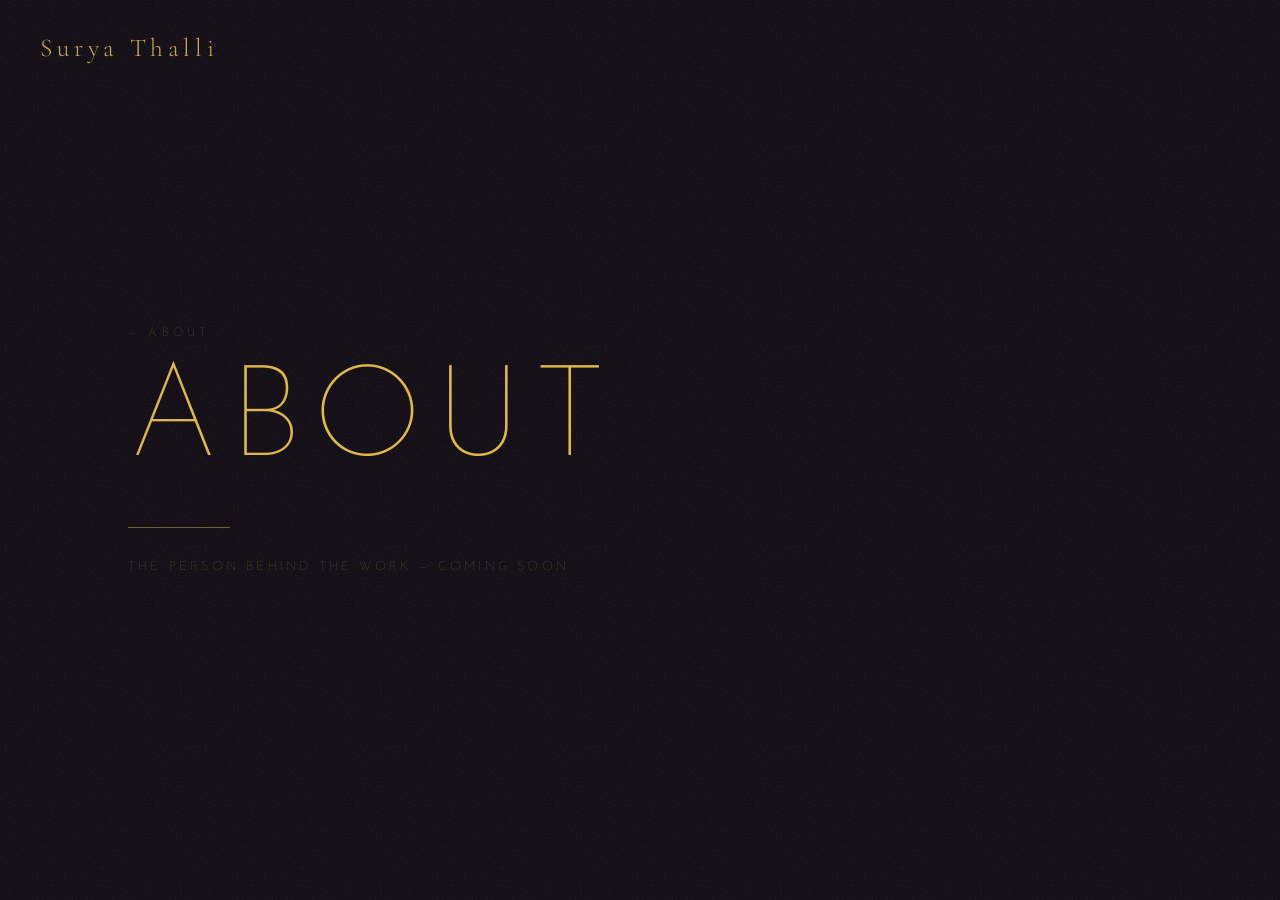
==== about.html @ 2fb8448a "Add placeholder pages; name links home Five sub-pages (Work, Music, Gallery, Quotes, About) with dar" ====
<!DOCTYPE html>
<html lang="en">
<head>
  <meta charset="UTF-8">
  <meta name="viewport" content="width=device-width, initial-scale=1.0">
  <title>About — Surya Thalli</title>
  <link rel="preconnect" href="https://fonts.googleapis.com">
  <link rel="preconnect" href="https://fonts.gstatic.com" crossorigin>
  <link href="https://fonts.googleapis.com/css2?family=Josefin+Sans:wght@100;300&family=Cormorant+Garamond:wght@300&display=swap" rel="stylesheet">
  <link rel="stylesheet" href="pages.css">
  <style>
    /* Dark plum-black — warm and personal */
    body { background: #0d0910; }
  </style>
</head>
<body>

  <a href="index.html" class="back-home" aria-label="Return home">
    <span>Surya Thalli</span>
  </a>

  <main class="page">
    <p class="page-label">— About</p>
    <h1 class="page-title">About</h1>
    <div class="page-rule"></div>
    <p class="page-note">The person behind the work — coming soon</p>
  </main>

</body>
</html>
---- pages.css ----
/* =====================================================
   Surya Thalli — Sub-page shared styles
   pages.css
   ===================================================== */


/* --- Reset --- */
*, *::before, *::after {
  box-sizing: border-box;
  margin: 0;
  padding: 0;
}


/* --- Design tokens --- */
:root {
  --gold:       #c9a84c;
  --accent:     #e2b84a;   /* brighter yellow for page titles */
  --accent-dim: rgba(226, 184, 74, 0.45);
  --font-display: 'Cormorant Garamond', serif;
  --font-arch:    'Josefin Sans', sans-serif;
}


/* --- Base ---
   Background color is set per-page via an inline <style> block. */
html, body {
  height: 100%;
  color: var(--accent);
}


/* --- Grain texture overlay --- */
body::after {
  content: '';
  position: fixed;
  inset: 0;
  pointer-events: none;
  z-index: 100;
  opacity: 0.10;
  background-image: url("data:image/svg+xml,%3Csvg viewBox='0 0 200 200' xmlns='http://www.w3.org/2000/svg'%3E%3Cfilter id='n'%3E%3CfeTurbulence type='fractalNoise' baseFrequency='0.9' numOctaves='4' stitchTiles='stitch'/%3E%3C/filter%3E%3Crect width='100%25' height='100%25' filter='url(%23n)'/%3E%3C/svg%3E");
  background-size: 200px 200px;
}


/* --- Back-home name link ---
   Sits top-left on every page; clicking returns to index.html. */
.back-home {
  position: fixed;
  top: 2rem;
  left: 2.5rem;
  z-index: 10;
  text-decoration: none;
}

.back-home span {
  font-family: var(--font-display);
  font-weight: 300;
  font-size: clamp(1.1rem, 2vw, 1.6rem);
  letter-spacing: 0.18em;
  color: var(--gold);
  transition: opacity 0.3s ease;
}

.back-home:hover span {
  opacity: 0.7;
}


/* --- Page layout ---
   Centers the title block vertically and horizontally. */
.page {
  display: flex;
  flex-direction: column;
  justify-content: center;
  align-items: flex-start;
  height: 100vh;
  padding: 0 10vw;
}


/* --- Section label ---
   Small uppercase prefix above the title, e.g. "— WORK". */
.page-label {
  font-family: var(--font-arch);
  font-weight: 100;
  font-size: clamp(0.6rem, 1vw, 0.75rem);
  letter-spacing: 0.35em;
  text-transform: uppercase;
  color: var(--accent-dim);
  margin-bottom: 1.2rem;
}


/* --- Page title ---
   Large, thin Josefin Sans — architectural drafting quality. */
.page-title {
  font-family: var(--font-arch);
  font-weight: 100;
  font-size: clamp(3.5rem, 10vw, 9rem);
  letter-spacing: 0.08em;
  text-transform: uppercase;
  color: var(--accent);
  line-height: 1;
  margin-bottom: 2.5rem;
}


/* --- Rule --- */
.page-rule {
  width: clamp(60px, 8vw, 120px);
  height: 1px;
  background: var(--accent-dim);
  margin-bottom: 2rem;
}


/* --- Placeholder note ---
   Small italic line; will be replaced with real content later. */
.page-note {
  font-family: var(--font-arch);
  font-weight: 100;
  font-size: clamp(0.65rem, 1.1vw, 0.8rem);
  letter-spacing: 0.25em;
  text-transform: uppercase;
  color: var(--accent-dim);
}
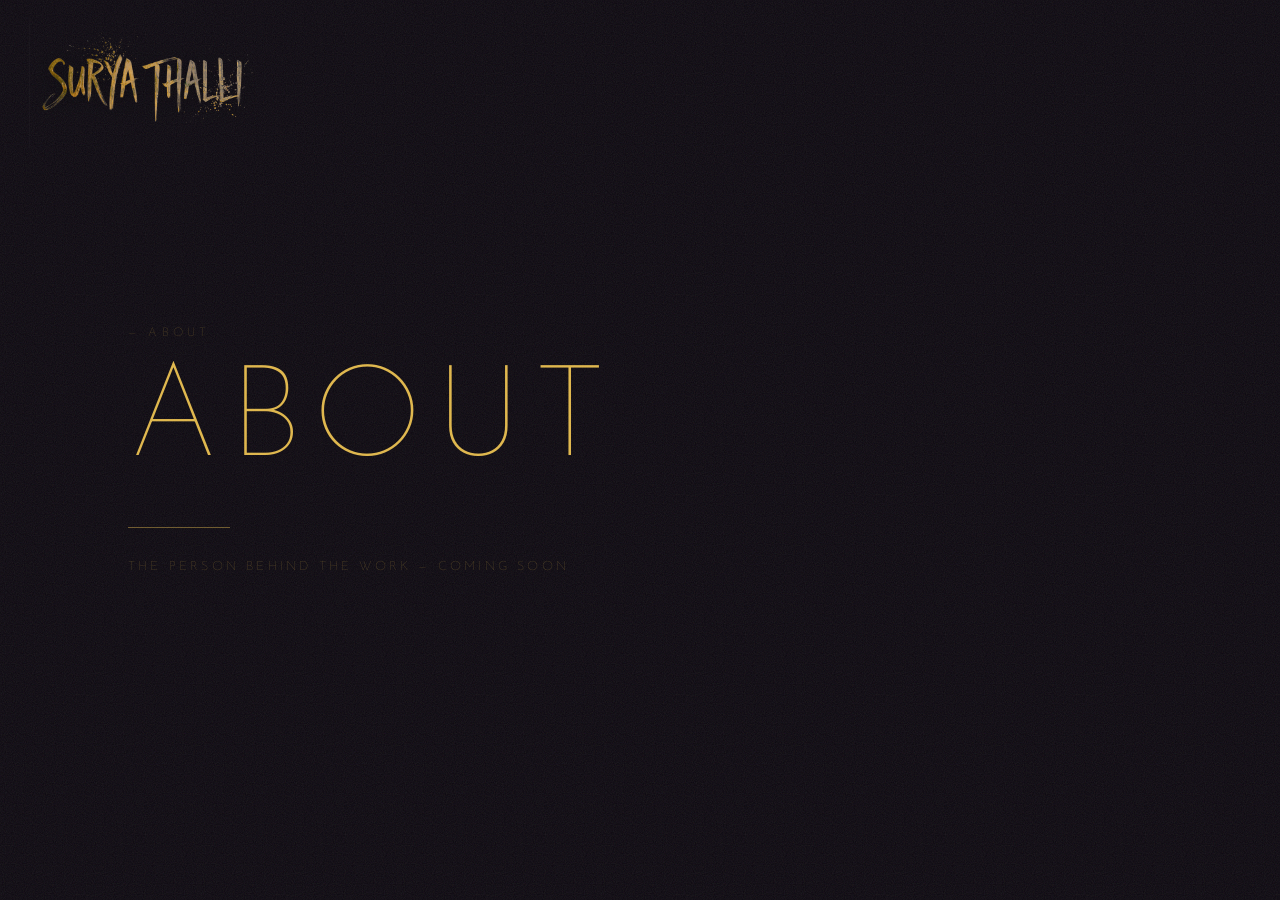
==== commit c6b1798b: "Replace name text with painted transparent PNG Removed white background from name.png via alpha chan" ====
--- a/about.html
+++ b/about.html
@@ -16,7 +16,7 @@
 <body>
 
   <a href="index.html" class="back-home" aria-label="Return home">
-    <span>Surya Thalli</span>
+    <img src="name_transparent.png" alt="Surya Thalli">
   </a>
 
   <main class="page">
--- a/pages.css
+++ b/pages.css
@@ -44,26 +44,26 @@
 
 
 /* --- Back-home name link ---
-   Sits top-left on every page; clicking returns to index.html. */
+   Painted name image, top-left, returns to index.html on click. */
 .back-home {
   position: fixed;
-  top: 2rem;
-  left: 2.5rem;
+  top: 1.2rem;
+  left: 1.8rem;
   z-index: 10;
   text-decoration: none;
-}
-
-.back-home span {
-  font-family: var(--font-display);
-  font-weight: 300;
-  font-size: clamp(1.1rem, 2vw, 1.6rem);
-  letter-spacing: 0.18em;
-  color: var(--gold);
+  display: block;
   transition: opacity 0.3s ease;
 }
 
-.back-home:hover span {
-  opacity: 0.7;
+.back-home img {
+  width: clamp(160px, 18vw, 260px);
+  height: auto;
+  display: block;
+  filter: drop-shadow(0 2px 10px rgba(0, 0, 0, 0.6));
+}
+
+.back-home:hover {
+  opacity: 0.8;
 }
 
 
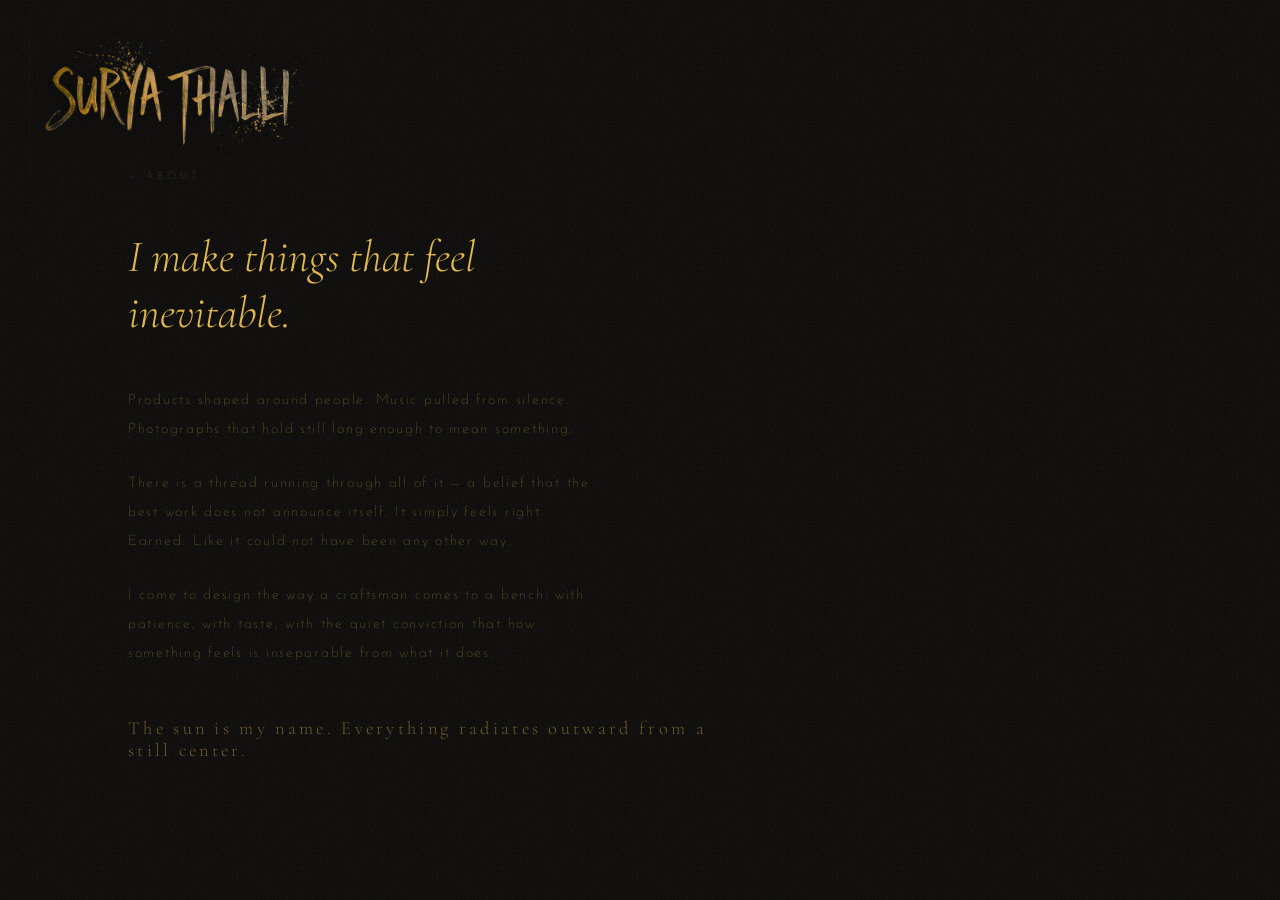
==== commit 51bb2199: "Build out About page with background image and poetic copy Co-Authored-By: Claude Sonnet 4.6 <norepl" ====
--- a/about.html
+++ b/about.html
@@ -6,24 +6,141 @@
   <title>About — Surya Thalli</title>
   <link rel="preconnect" href="https://fonts.googleapis.com">
   <link rel="preconnect" href="https://fonts.gstatic.com" crossorigin>
-  <link href="https://fonts.googleapis.com/css2?family=Josefin+Sans:wght@100;300&family=Cormorant+Garamond:wght@300&display=swap" rel="stylesheet">
+  <link href="https://fonts.googleapis.com/css2?family=Josefin+Sans:wght@100;300&family=Cormorant+Garamond:ital,wght@0,300;1,300&display=swap" rel="stylesheet">
   <link rel="stylesheet" href="pages.css">
   <style>
-    /* Dark plum-black — warm and personal */
-    body { background: #0d0910; }
+
+    body {
+      background: #0d0910;
+    }
+
+    /* Full-screen background image */
+    .bg {
+      position: fixed;
+      inset: 0;
+      background-image: url('background1.png');
+      background-size: cover;
+      background-position: center center;
+      z-index: 0;
+    }
+
+    /* Dark overlay — dims the image so text is legible
+       Tweak the opacity here: lower = more image, higher = more dark */
+    .bg::after {
+      content: '';
+      position: absolute;
+      inset: 0;
+      background: rgba(8, 7, 3, 0.62);
+    }
+
+    /* Grain sits above the bg but below content */
+    body::after {
+      z-index: 2;
+    }
+
+    .back-home {
+      z-index: 10;
+    }
+
+    /* About content */
+    .about {
+      position: relative;
+      z-index: 5;
+      display: flex;
+      flex-direction: column;
+      justify-content: center;
+      min-height: 100vh;
+      padding: 8rem 10vw 6rem;
+      max-width: 860px;
+    }
+
+    .about-label {
+      font-family: var(--font-arch);
+      font-weight: 100;
+      font-size: 0.65rem;
+      letter-spacing: 0.38em;
+      text-transform: uppercase;
+      color: var(--accent-dim);
+      margin-bottom: 3rem;
+    }
+
+    /* Opening line — larger, display weight */
+    .about-lead {
+      font-family: 'Cormorant Garamond', serif;
+      font-weight: 300;
+      font-style: italic;
+      font-size: clamp(1.6rem, 3.5vw, 2.8rem);
+      color: var(--accent);
+      line-height: 1.25;
+      margin-bottom: 2.8rem;
+      max-width: 26ch;
+    }
+
+    /* Body copy */
+    .about-body {
+      display: flex;
+      flex-direction: column;
+      gap: 1.6rem;
+    }
+
+    .about-body p {
+      font-family: var(--font-arch);
+      font-weight: 100;
+      font-size: clamp(0.75rem, 1.2vw, 0.9rem);
+      letter-spacing: 0.12em;
+      line-height: 2;
+      color: rgba(226, 184, 74, 0.65);
+      max-width: 52ch;
+    }
+
+    /* Closing line — back to display */
+    .about-close {
+      font-family: 'Cormorant Garamond', serif;
+      font-weight: 300;
+      font-size: clamp(0.9rem, 1.5vw, 1.15rem);
+      letter-spacing: 0.18em;
+      color: var(--accent-dim);
+      margin-top: 3rem;
+    }
+
   </style>
 </head>
 <body>
+
+  <!-- Painted background -->
+  <div class="bg"></div>
 
   <a href="index.html" class="back-home" aria-label="Return home">
     <img src="name_transparent.png" alt="Surya Thalli">
   </a>
 
-  <main class="page">
-    <p class="page-label">— About</p>
-    <h1 class="page-title">About</h1>
-    <div class="page-rule"></div>
-    <p class="page-note">The person behind the work — coming soon</p>
+  <main class="about">
+
+    <p class="about-label">— About</p>
+
+    <h1 class="about-lead">
+      I make things that feel inevitable.
+    </h1>
+
+    <div class="about-body">
+      <p>
+        Products shaped around people. Music pulled from silence.
+        Photographs that hold still long enough to mean something.
+      </p>
+      <p>
+        There is a thread running through all of it — a belief that
+        the best work does not announce itself. It simply feels right.
+        Earned. Like it could not have been any other way.
+      </p>
+      <p>
+        I come to design the way a craftsman comes to a bench:
+        with patience, with taste, with the quiet conviction
+        that how something feels is inseparable from what it does.
+      </p>
+    </div>
+
+    <p class="about-close">The sun is my name. Everything radiates outward from a still center.</p>
+
   </main>
 
 </body>
--- a/pages.css
+++ b/pages.css
@@ -56,7 +56,7 @@
 }
 
 .back-home img {
-  width: clamp(160px, 18vw, 260px);
+  width: clamp(180px, 22vw, 300px);
   height: auto;
   display: block;
   filter: drop-shadow(0 2px 10px rgba(0, 0, 0, 0.6));
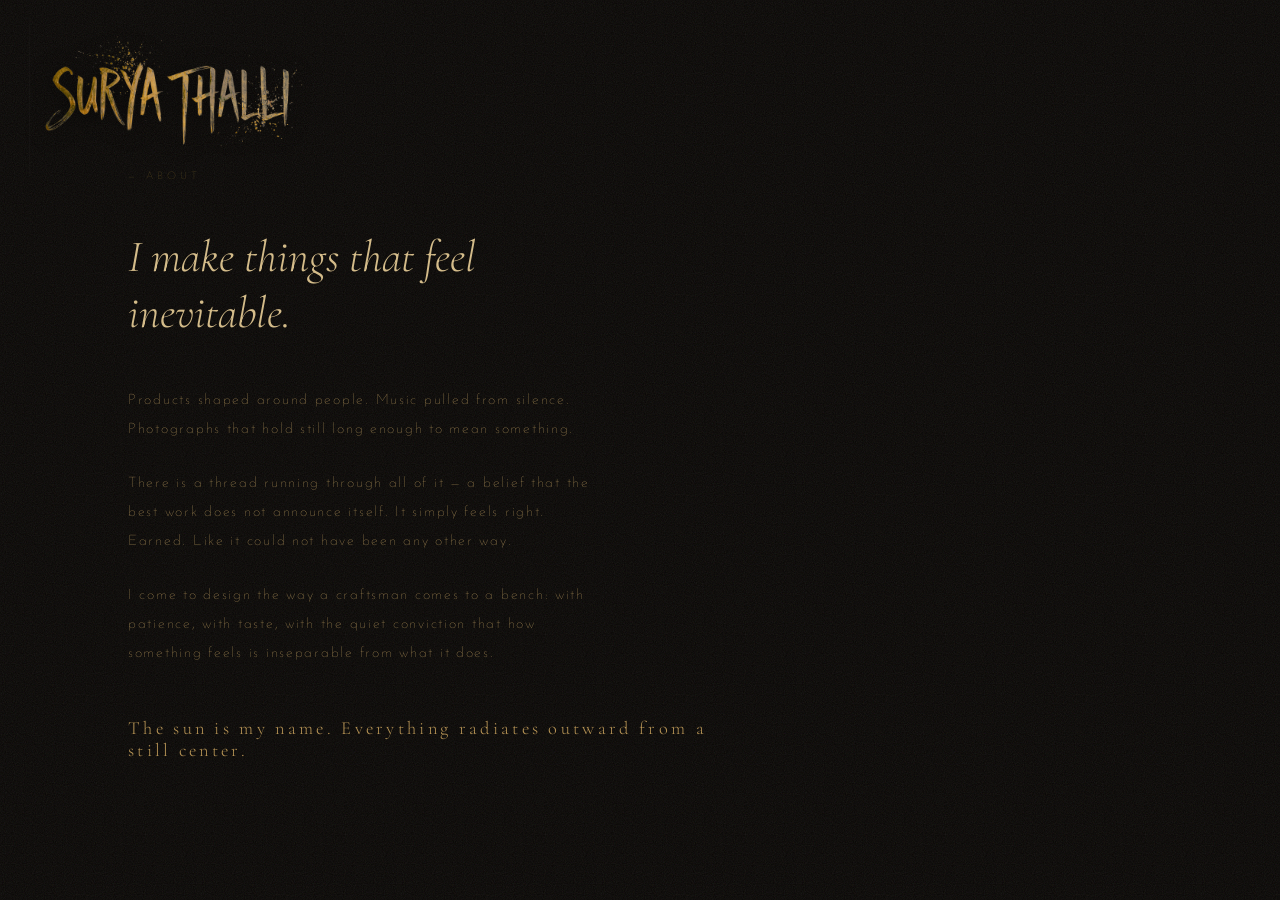
==== commit 1a632365: "Darken About bg overlay; text to image palette golds Co-Authored-By: Claude Sonnet 4.6 <noreply@anth" ====
--- a/about.html
+++ b/about.html
@@ -30,7 +30,7 @@
       content: '';
       position: absolute;
       inset: 0;
-      background: rgba(8, 7, 3, 0.62);
+      background: rgba(8, 7, 3, 0.82);
     }
 
     /* Grain sits above the bg but below content */
@@ -64,19 +64,19 @@
       margin-bottom: 3rem;
     }
 
-    /* Opening line — larger, display weight */
+    /* Opening line — lightest gold from the image (#ccb47f → a touch lighter) */
     .about-lead {
       font-family: 'Cormorant Garamond', serif;
       font-weight: 300;
       font-style: italic;
       font-size: clamp(1.6rem, 3.5vw, 2.8rem);
-      color: var(--accent);
+      color: #d4bc8a;
       line-height: 1.25;
       margin-bottom: 2.8rem;
       max-width: 26ch;
     }
 
-    /* Body copy */
+    /* Body copy — mid gold #c3a264 */
     .about-body {
       display: flex;
       flex-direction: column;
@@ -89,17 +89,17 @@
       font-size: clamp(0.75rem, 1.2vw, 0.9rem);
       letter-spacing: 0.12em;
       line-height: 2;
-      color: rgba(226, 184, 74, 0.65);
+      color: #c3a264;
       max-width: 52ch;
     }
 
-    /* Closing line — back to display */
+    /* Closing line — deeper gold #b89556 */
     .about-close {
       font-family: 'Cormorant Garamond', serif;
       font-weight: 300;
       font-size: clamp(0.9rem, 1.5vw, 1.15rem);
       letter-spacing: 0.18em;
-      color: var(--accent-dim);
+      color: #b89556;
       margin-top: 3rem;
     }
 
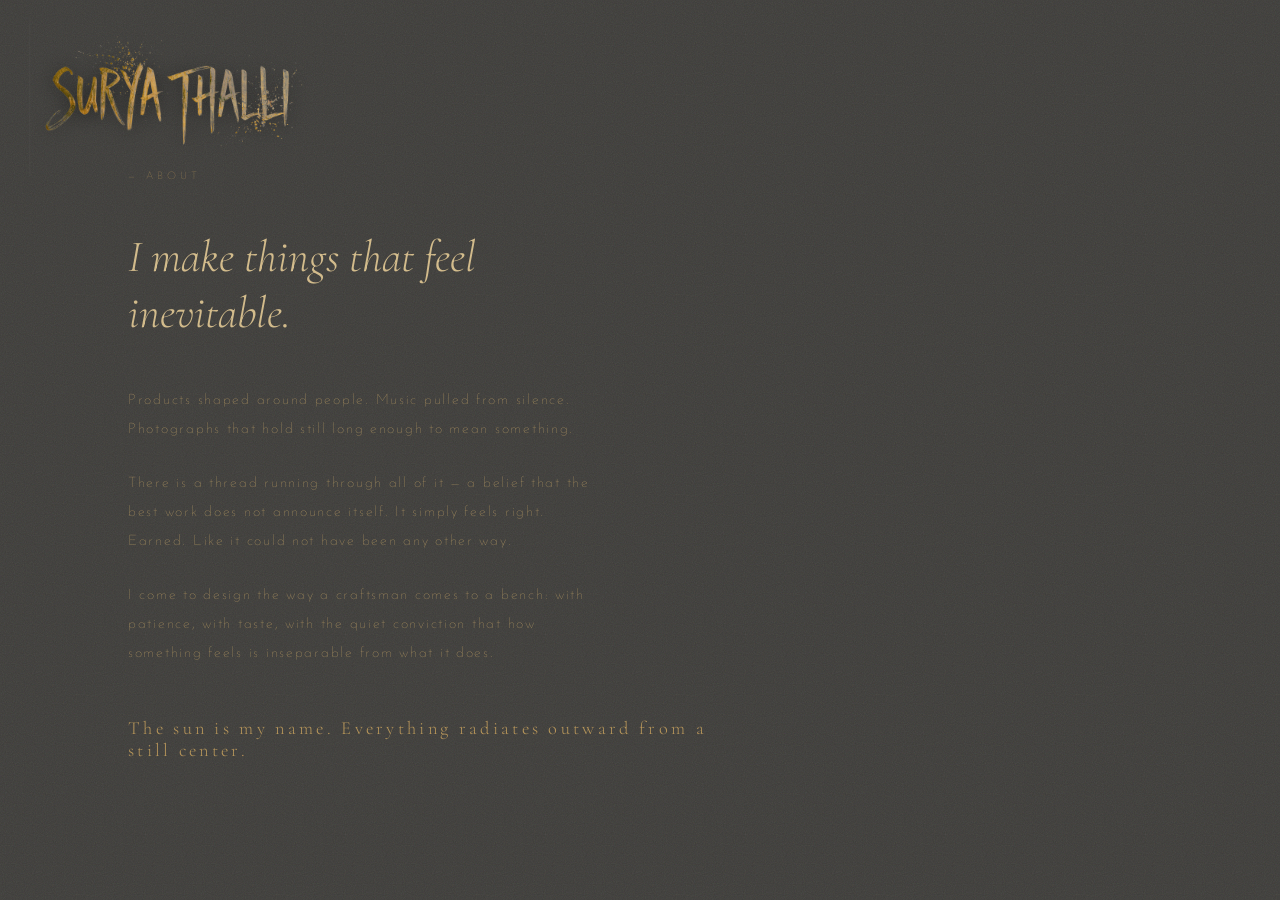
==== commit 3b1f54ac: "Add painted backgrounds to all pages; tune overlays and text per image Co-Authored-By: Claude Sonnet" ====
--- a/about.html
+++ b/about.html
@@ -9,40 +9,12 @@
   <link href="https://fonts.googleapis.com/css2?family=Josefin+Sans:wght@100;300&family=Cormorant+Garamond:ital,wght@0,300;1,300&display=swap" rel="stylesheet">
   <link rel="stylesheet" href="pages.css">
   <style>
-
-    body {
-      background: #0d0910;
+    /* aboutme.png — bright blue/orange sun. Heavy overlay to pull it into the dark palette. */
+    :root {
+      --bg-image: url('aboutme.png');
+      --overlay: 0.78;
     }
 
-    /* Full-screen background image */
-    .bg {
-      position: fixed;
-      inset: 0;
-      background-image: url('background1.png');
-      background-size: cover;
-      background-position: center center;
-      z-index: 0;
-    }
-
-    /* Dark overlay — dims the image so text is legible
-       Tweak the opacity here: lower = more image, higher = more dark */
-    .bg::after {
-      content: '';
-      position: absolute;
-      inset: 0;
-      background: rgba(8, 7, 3, 0.82);
-    }
-
-    /* Grain sits above the bg but below content */
-    body::after {
-      z-index: 2;
-    }
-
-    .back-home {
-      z-index: 10;
-    }
-
-    /* About content */
     .about {
       position: relative;
       z-index: 5;
@@ -60,11 +32,10 @@
       font-size: 0.65rem;
       letter-spacing: 0.38em;
       text-transform: uppercase;
-      color: var(--accent-dim);
+      color: #b89556;
       margin-bottom: 3rem;
     }
 
-    /* Opening line — lightest gold from the image (#ccb47f → a touch lighter) */
     .about-lead {
       font-family: 'Cormorant Garamond', serif;
       font-weight: 300;
@@ -76,7 +47,6 @@
       max-width: 26ch;
     }
 
-    /* Body copy — mid gold #c3a264 */
     .about-body {
       display: flex;
       flex-direction: column;
@@ -93,7 +63,6 @@
       max-width: 52ch;
     }
 
-    /* Closing line — deeper gold #b89556 */
     .about-close {
       font-family: 'Cormorant Garamond', serif;
       font-weight: 300;
@@ -102,12 +71,10 @@
       color: #b89556;
       margin-top: 3rem;
     }
-
   </style>
 </head>
 <body>
 
-  <!-- Painted background -->
   <div class="bg"></div>
 
   <a href="index.html" class="back-home" aria-label="Return home">
--- a/pages.css
+++ b/pages.css
@@ -22,11 +22,34 @@
 }
 
 
-/* --- Base ---
-   Background color is set per-page via an inline <style> block. */
+/* --- Base --- */
 html, body {
   height: 100%;
   color: var(--accent);
+}
+
+/* --- Full-screen background image ---
+   Each page sets --bg-image and --overlay in its own <style> block. */
+.bg {
+  position: fixed;
+  inset: 0;
+  background-image: var(--bg-image);
+  background-size: cover;
+  background-position: center center;
+  z-index: 0;
+}
+
+/* Dark overlay — opacity controlled per page via --overlay */
+.bg::after {
+  content: '';
+  position: absolute;
+  inset: 0;
+  background: rgba(8, 7, 3, var(--overlay, 0.70));
+}
+
+/* Grain above bg, below content */
+body::after {
+  z-index: 2;
 }
 
 
@@ -46,6 +69,7 @@
 /* --- Back-home name link ---
    Painted name image, top-left, returns to index.html on click. */
 .back-home {
+  z-index: 10;
   position: fixed;
   top: 1.2rem;
   left: 1.8rem;
@@ -67,9 +91,10 @@
 }
 
 
-/* --- Page layout ---
-   Centers the title block vertically and horizontally. */
+/* --- Page layout --- */
 .page {
+  position: relative;
+  z-index: 5;
   display: flex;
   flex-direction: column;
   justify-content: center;
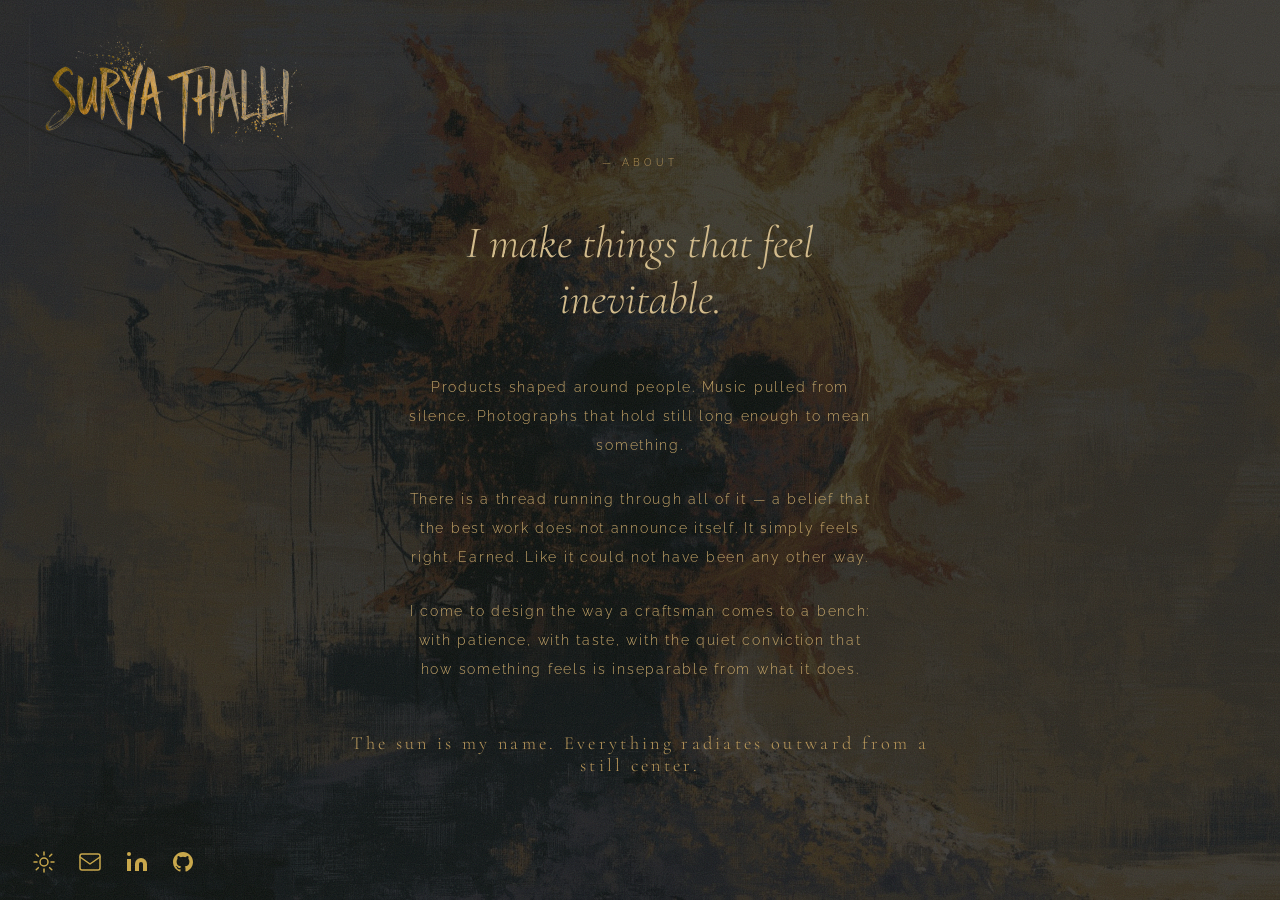
==== commit 162687cc: "Major site update: images, fonts, music page, work timeline, contact bar, OG tags - Compress all ima" ====
--- a/about.html
+++ b/about.html
@@ -4,14 +4,21 @@
   <meta charset="UTF-8">
   <meta name="viewport" content="width=device-width, initial-scale=1.0">
   <title>About — Surya Thalli</title>
+  <meta name="description" content="About Surya Thalli — product designer, musician, and photographer.">
+  <link rel="icon" href="favicon.svg" type="image/svg+xml">
+  <meta property="og:type"        content="website">
+  <meta property="og:title"       content="About — Surya Thalli">
+  <meta property="og:description" content="About Surya Thalli — analyst, musician, photographer.">
+  <meta property="og:image"       content="sun.jpg"><!-- replace with absolute URL on deploy -->
+  <meta name="twitter:card"       content="summary_large_image">
   <link rel="preconnect" href="https://fonts.googleapis.com">
   <link rel="preconnect" href="https://fonts.gstatic.com" crossorigin>
-  <link href="https://fonts.googleapis.com/css2?family=Josefin+Sans:wght@100;300&family=Cormorant+Garamond:ital,wght@0,300;1,300&display=swap" rel="stylesheet">
+  <link href="https://fonts.googleapis.com/css2?family=Raleway:wght@300;400&family=Cormorant+Garamond:ital,wght@0,300;1,300&display=swap" rel="stylesheet">
   <link rel="stylesheet" href="pages.css">
   <style>
-    /* aboutme.png — bright blue/orange sun. Heavy overlay to pull it into the dark palette. */
+    /* aboutme.jpg — bright blue/orange sun. Heavy overlay to pull it into the dark palette. */
     :root {
-      --bg-image: url('aboutme.png');
+      --bg-image: url('aboutme.jpg');
       --overlay: 0.78;
     }
 
@@ -21,14 +28,17 @@
       display: flex;
       flex-direction: column;
       justify-content: center;
+      align-items: center;
+      text-align: center;
       min-height: 100vh;
       padding: 8rem 10vw 6rem;
       max-width: 860px;
+      margin: 0 auto;
     }
 
     .about-label {
       font-family: var(--font-arch);
-      font-weight: 100;
+      font-weight: 300;
       font-size: 0.65rem;
       letter-spacing: 0.38em;
       text-transform: uppercase;
@@ -55,7 +65,7 @@
 
     .about-body p {
       font-family: var(--font-arch);
-      font-weight: 100;
+      font-weight: 300;
       font-size: clamp(0.75rem, 1.2vw, 0.9rem);
       letter-spacing: 0.12em;
       line-height: 2;
@@ -110,5 +120,21 @@
 
   </main>
 
+  <footer class="contact-bar">
+    <a href="index.html" aria-label="Home">
+      <svg viewBox="0 0 24 24" fill="none" stroke="currentColor" stroke-width="1.5" stroke-linecap="round"><circle cx="12" cy="12" r="4"/><line x1="12" y1="2" x2="12" y2="5"/><line x1="12" y1="19" x2="12" y2="22"/><line x1="4.22" y1="4.22" x2="6.34" y2="6.34"/><line x1="17.66" y1="17.66" x2="19.78" y2="19.78"/><line x1="2" y1="12" x2="5" y2="12"/><line x1="19" y1="12" x2="22" y2="12"/><line x1="4.22" y1="19.78" x2="6.34" y2="17.66"/><line x1="17.66" y1="6.34" x2="19.78" y2="4.22"/></svg>
+    </a>
+    <a href="mailto:suryathalli@gmail.com" aria-label="Contact">
+      <svg viewBox="0 0 24 24" fill="none" stroke="currentColor" stroke-width="1.5" stroke-linecap="round" stroke-linejoin="round"><rect x="2" y="4" width="20" height="16" rx="2"/><path d="m2 7 10 7 10-7"/></svg>
+    </a>
+    <a href="https://linkedin.com/in/sthalli/?skipRedirect=true" target="_blank" rel="noopener" aria-label="LinkedIn">
+      <svg viewBox="0 0 24 24" fill="currentColor"><path d="M16 8a6 6 0 0 1 6 6v7h-4v-7a2 2 0 0 0-4 0v7h-4v-7a6 6 0 0 1 6-6z"/><rect x="2" y="9" width="4" height="12"/><circle cx="4" cy="4" r="2"/></svg>
+    </a>
+    <a href="https://github.com/sunnny-21" target="_blank" rel="noopener" aria-label="GitHub">
+      <svg viewBox="0 0 24 24" fill="currentColor"><path d="M12 2C6.477 2 2 6.477 2 12c0 4.42 2.865 8.17 6.839 9.49.5.092.682-.217.682-.482 0-.237-.008-.866-.013-1.7-2.782.604-3.369-1.34-3.369-1.34-.454-1.156-1.11-1.464-1.11-1.464-.908-.62.069-.608.069-.608 1.003.07 1.531 1.03 1.531 1.03.892 1.529 2.341 1.087 2.91.832.092-.647.35-1.088.636-1.338-2.22-.253-4.555-1.11-4.555-4.943 0-1.091.39-1.984 1.029-2.683-.103-.253-.446-1.27.098-2.647 0 0 .84-.269 2.75 1.025A9.578 9.578 0 0 1 12 6.836a9.59 9.59 0 0 1 2.504.337c1.909-1.294 2.747-1.025 2.747-1.025.546 1.377.202 2.394.1 2.647.64.699 1.028 1.592 1.028 2.683 0 3.842-2.339 4.687-4.566 4.935.359.309.678.919.678 1.852 0 1.336-.012 2.415-.012 2.741 0 .267.18.578.688.48C19.138 20.167 22 16.418 22 12c0-5.523-4.477-10-10-10z"/></svg>
+    </a>
+  </footer>
+
+  <script src="transitions.js"></script>
 </body>
 </html>
--- a/pages.css
+++ b/pages.css
@@ -18,7 +18,7 @@
   --accent:     #e2b84a;   /* brighter yellow for page titles */
   --accent-dim: rgba(226, 184, 74, 0.45);
   --font-display: 'Cormorant Garamond', serif;
-  --font-arch:    'Josefin Sans', sans-serif;
+  --font-arch:    'Raleway', sans-serif;
 }
 
 
@@ -46,12 +46,6 @@
   inset: 0;
   background: rgba(8, 7, 3, var(--overlay, 0.70));
 }
-
-/* Grain above bg, below content */
-body::after {
-  z-index: 2;
-}
-
 
 /* --- Grain texture overlay --- */
 body::after {
@@ -150,3 +144,45 @@
   text-transform: uppercase;
   color: var(--accent-dim);
 }
+
+
+@keyframes fadeIn {
+  from { opacity: 0; }
+  to   { opacity: 1; }
+}
+
+
+/* --- Contact bar ---
+   Fixed at the bottom of every sub-page. z-index 101 puts it above the
+   grain overlay (z-index 100) so it's always legible. */
+.contact-bar {
+  position: fixed;
+  bottom: 1.6rem;
+  left: 2rem;
+  z-index: 101;
+  display: flex;
+  align-items: center;
+  gap: 1.4rem;
+  pointer-events: auto;
+  white-space: nowrap;
+  animation: fadeIn 0.7s ease-out 0.5s both;
+}
+
+.contact-bar a {
+  color: #c9a84c;
+  text-decoration: none;
+  display: flex;
+  align-items: center;
+  line-height: 0;
+  transition: color 0.3s ease;
+}
+
+.contact-bar a svg {
+  width: 24px;
+  height: 24px;
+}
+
+.contact-bar a:hover,
+.contact-bar a:focus {
+  color: #e2c96a;
+}
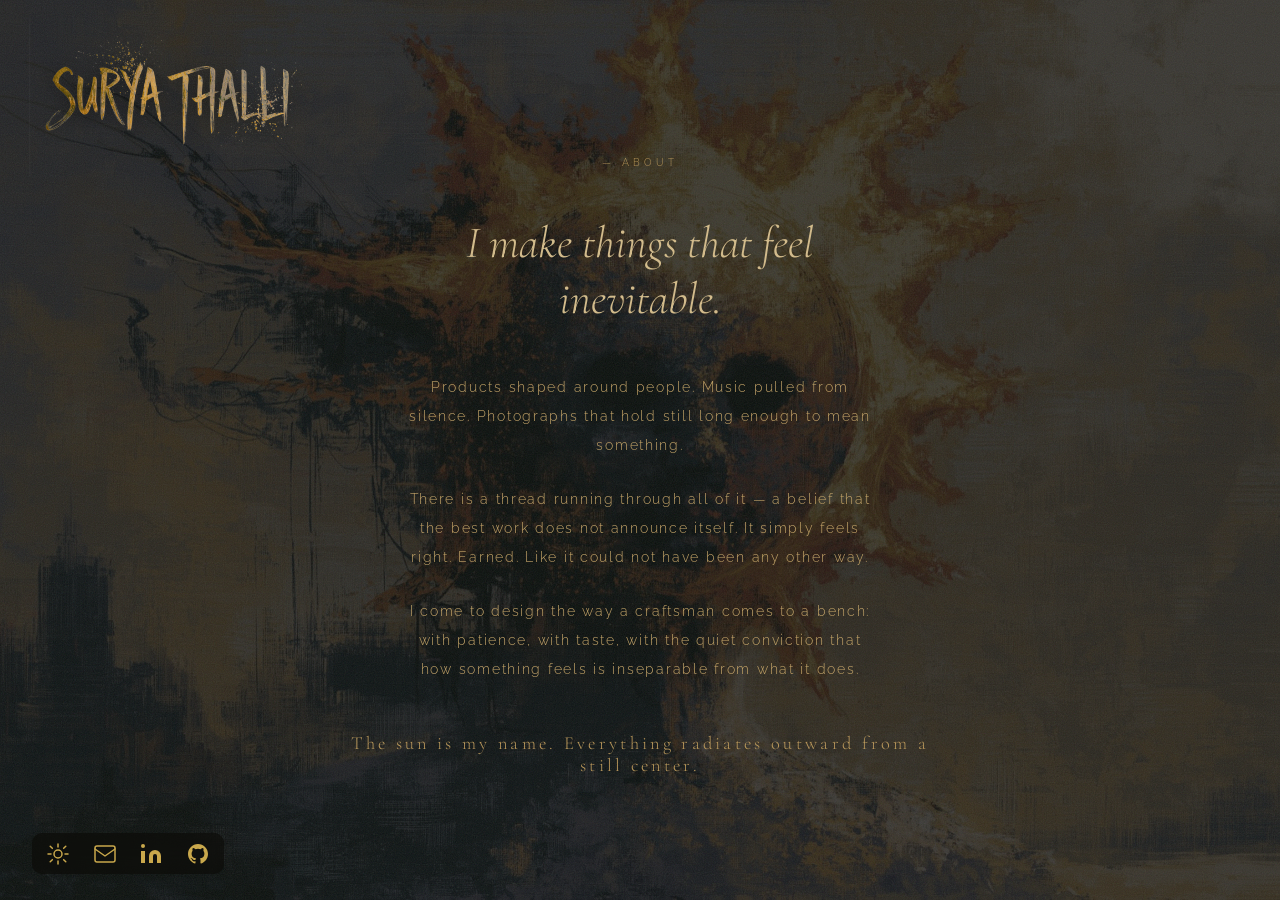
==== commit 499b9aeb: "Mobile readability: font weights, quotes spacing, LinkedIn arrow fix - Bump Raleway font-weight 300 " ====
--- a/about.html
+++ b/about.html
@@ -81,6 +81,13 @@
       color: #b89556;
       margin-top: 3rem;
     }
+
+    @media (max-width: 767px) {
+      .about-label  { font-weight: 400; font-size: 0.78rem; }
+      .about-body p { font-weight: 400; font-size: 0.85rem; }
+      .about-close  { font-weight: 400; }
+      .about-lead   { font-size: clamp(1.4rem, 5vw, 2rem); }
+    }
   </style>
 </head>
 <body>
--- a/pages.css
+++ b/pages.css
@@ -152,6 +152,18 @@
 }
 
 
+/* --- Mobile font weight boost ---
+   Raleway 300 is too thin on small screens — bump key elements to 400. */
+@media (max-width: 767px) {
+  .page-label,
+  .page-title,
+  .page-note,
+  .page-rule + * {
+    font-weight: 400;
+  }
+}
+
+
 /* --- Contact bar ---
    Fixed at the bottom of every sub-page. z-index 101 puts it above the
    grain overlay (z-index 100) so it's always legible. */
@@ -166,6 +178,11 @@
   pointer-events: auto;
   white-space: nowrap;
   animation: fadeIn 0.7s ease-out 0.5s both;
+  background: rgba(8, 7, 3, 0.5);
+  backdrop-filter: blur(10px);
+  -webkit-backdrop-filter: blur(10px);
+  padding: 0.55rem 0.9rem;
+  border-radius: 10px;
 }
 
 .contact-bar a {
